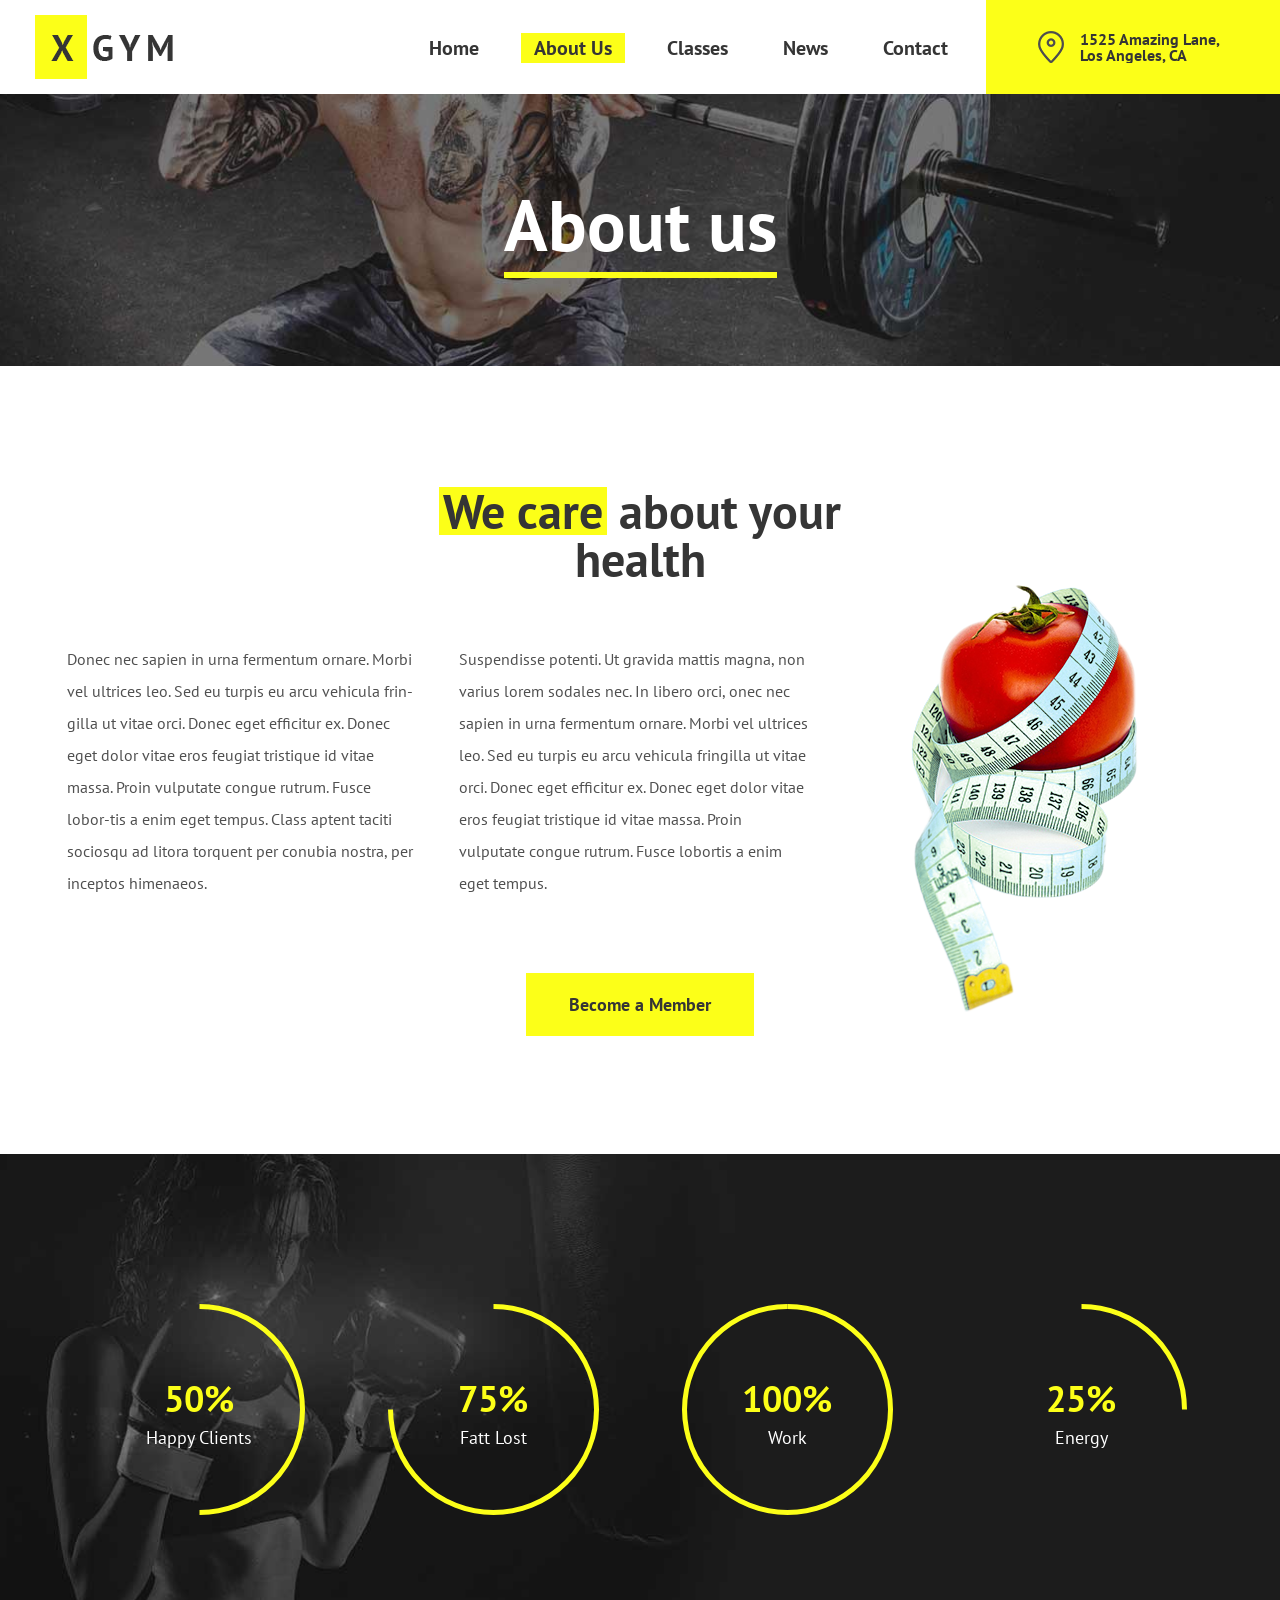
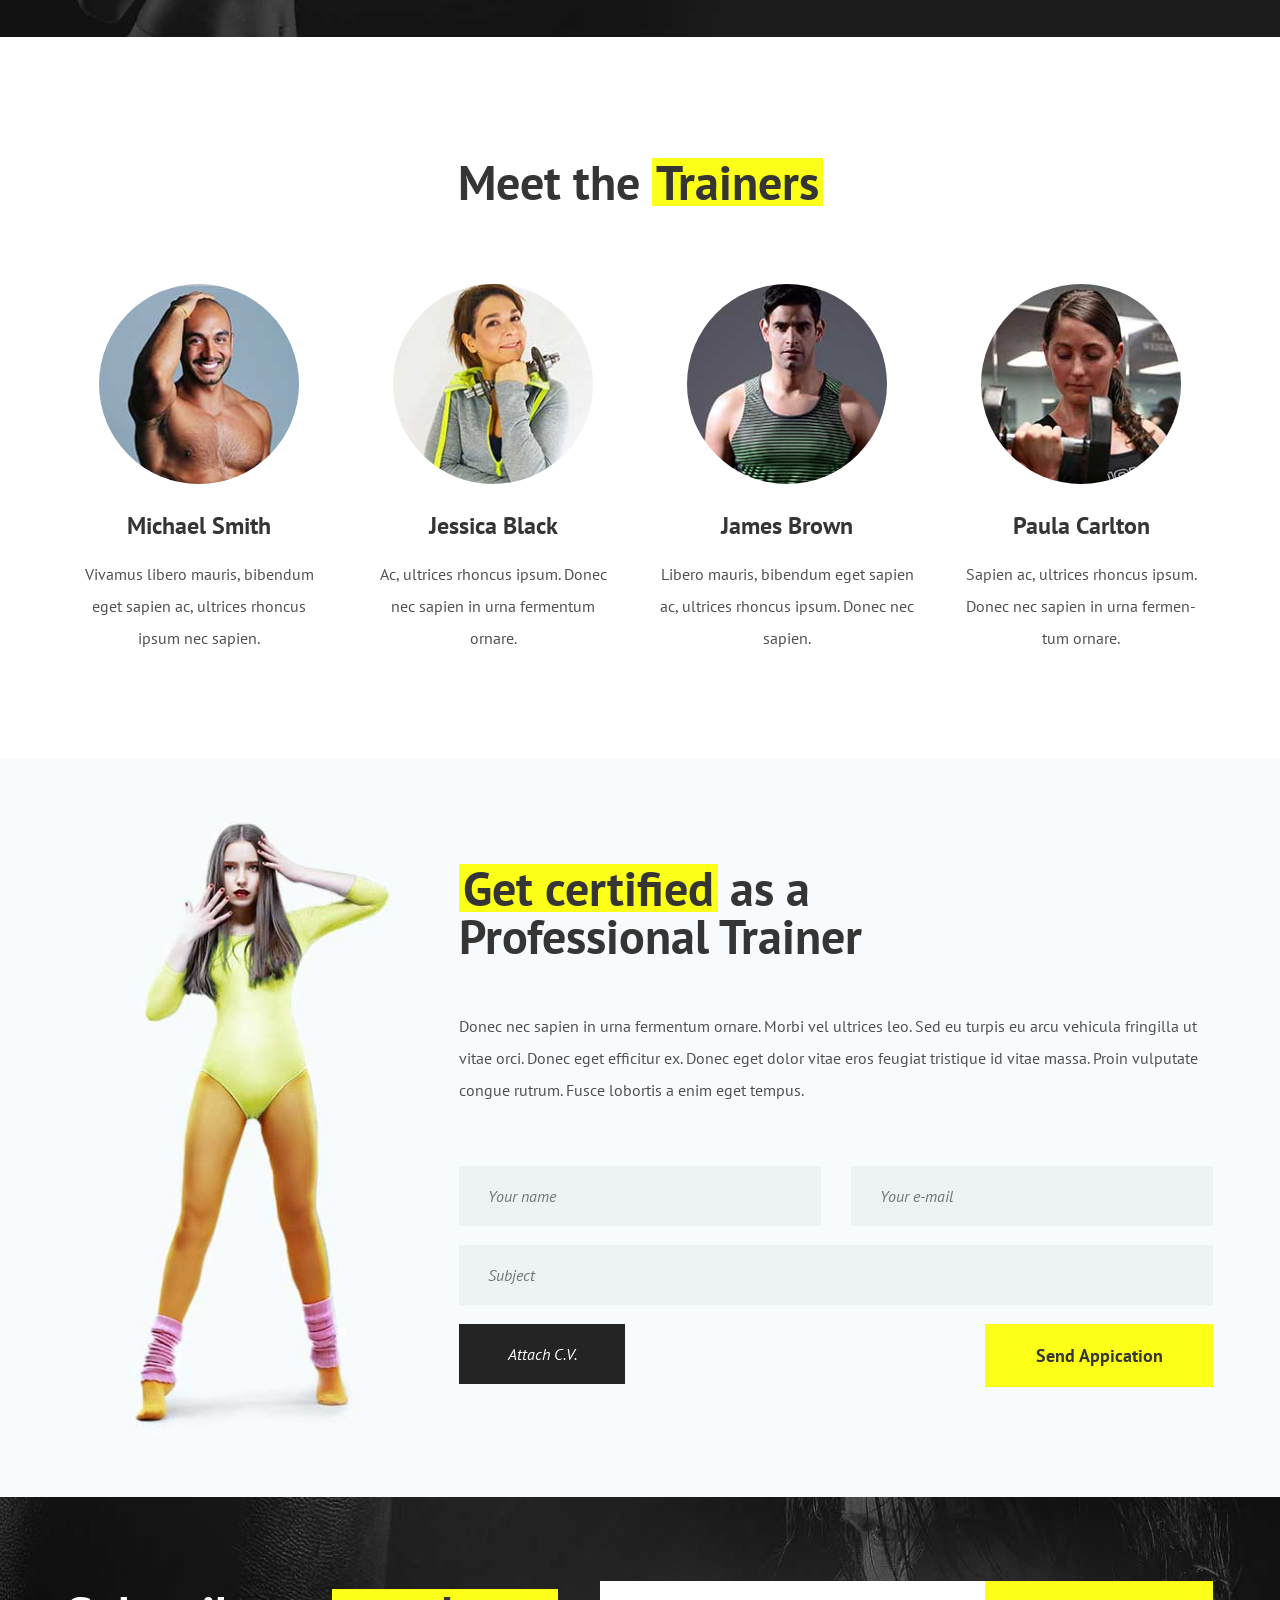
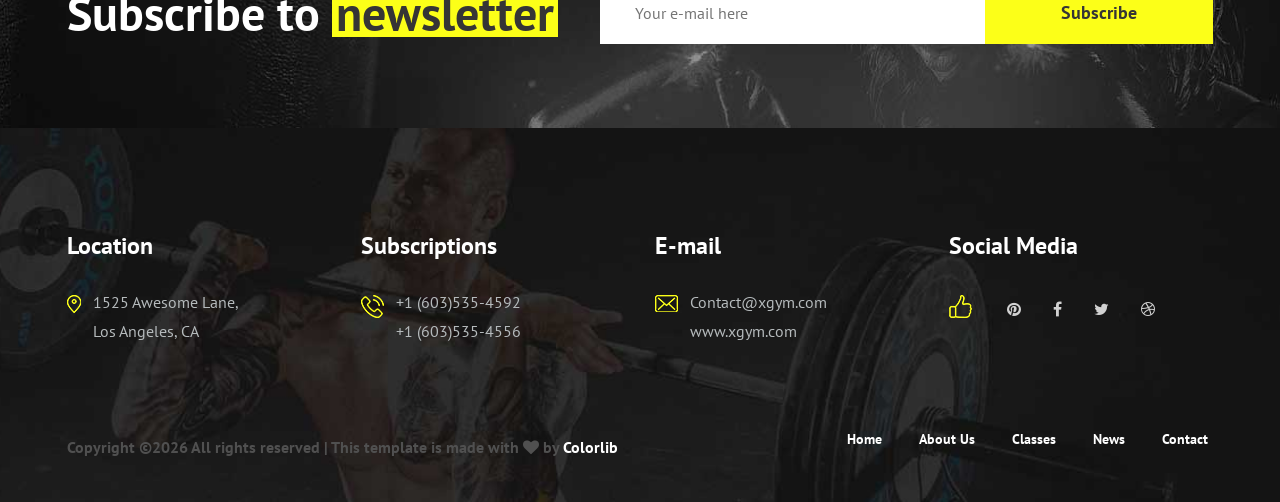
==== about.html @ b027ed4e "Upload" ====
<!DOCTYPE html>
<html lang="zxx">
<head>
	<title>X Gym - Fitness HTML Template</title>
	<meta charset="UTF-8">
	<meta name="description" content="X Gym Fitness HTML Template">
	<meta name="keywords" content="fitness, html">
	<meta name="viewport" content="width=device-width, initial-scale=1.0">
	
	<!-- Favicon -->
	<link href="img/favicon.ico" rel="shortcut icon"/>

	<!-- Google font -->
	<link href="https://fonts.googleapis.com/css?family=PT+Sans:400,400i,700,700i&display=swap" rel="stylesheet">

	<!-- Stylesheets -->
	<link rel="stylesheet" href="css/bootstrap.min.css"/>
	<link rel="stylesheet" href="css/font-awesome.min.css"/>
	<link rel="stylesheet" href="css/owl.carousel.min.css"/>
	<link rel="stylesheet" href="css/flaticon.css"/>
	<link rel="stylesheet" href="css/slicknav.min.css"/>

	<!-- Main Stylesheets -->
	<link rel="stylesheet" href="css/style.css"/>


	<!--[if lt IE 9]>
		<script src="https://oss.maxcdn.com/html5shiv/3.7.2/html5shiv.min.js"></script>
		<script src="https://oss.maxcdn.com/respond/1.4.2/respond.min.js"></script>
	<![endif]-->

</head>
<body>
	<!-- Page Preloder -->
	<div id="preloder">
		<div class="loader"></div>
	</div>

	<!-- Header section -->
	<header class="header-section">
		<a href="index.html" class="site-logo">
			<img src="img/logo.png" alt="">
		</a>
		<ul class="main-menu">
			<li><a href="index.html">Home</a></li>
			<li><a class="active" href="about.html">About Us</a></li>
			<li><a href="classes.html">Classes</a></li>
			<li><a href="blog.html">News</a></li>
			<li><a href="contact.html">Contact</a></li>
			<li class="header-right">
				<div class="hr-box">
					<img src="img/location-icon.png" alt="">
					<h6>1525  Amazing Lane, Los Angeles, CA</h6>
				</div>
			</li>
		</ul>
	</header>
	<div class="clearfix"></div>
	<!-- Header section end -->

	<!-- Page top section -->
	<section class="page-top-section set-bg" data-setbg="img/header-bg/1.jpg">
		<div class="container">
			<h2>About us</h2>
		</div>
	</section>
	<!-- Page top section end -->

	<!-- About section -->
	<section class="about-section">
		<div class="container">
			<div class="row justify-content-md-center">
				<div class="col-lg-5">
					<div class="section-title text-center">
						<h2><span>We care</span> about your health</h2>
					</div>
				</div>
			</div>
			<div class="row">
				<div class="col-lg-4">
					<div class="about-text">
						<p>Donec nec sapien in urna fermentum ornare. Morbi vel ultrices leo. Sed eu turpis eu arcu vehicula frin-gilla ut vitae orci. Donec eget efficitur ex. Donec eget dolor vitae eros feugiat tristique id vitae massa. Proin vulputate congue rutrum. Fusce lobor-tis a enim eget tempus. Class aptent taciti sociosqu ad litora torquent per conubia nostra, per inceptos himenaeos. </p>
					</div>
				</div>
				<div class="col-lg-4">
					<div class="about-text">
						<p>Suspendisse potenti. Ut gravida mattis magna, non varius lorem sodales nec. In libero orci, onec nec sapien in urna fermentum ornare. Morbi vel ultrices leo. Sed eu turpis eu arcu vehicula fringilla ut vitae orci. Donec eget efficitur ex. Donec eget dolor vitae eros feugiat tristique id vitae massa. Proin vulputate congue rutrum. Fusce lobortis a enim eget tempus.</p>
					</div>
				</div>
				<div class="col-lg-4">
					<div class="about-img">
						<img src="img/about-img.png" alt="">
					</div>
				</div>
			</div>
			<div class="text-center pt-4">
				<a href="#" class="site-btn">Become a Member</a>
			</div>
		</div>
	</section>
	<!-- About section end -->

	<!-- Achievement section -->
	<div class="achievement-section set-bg" data-setbg="img/achievement-bg.jpg">
		<div class="container">
			<div class="row">
				<div class="col-lg-3 col-sm-6">
					<div class="circle-progress" data-cptitle="Happy Clients" data-cpid="id-1" data-cpvalue="50" data-cpcolor="#fcff18"></div>
				</div>
				<div class="col-lg-3 col-sm-6">
					<div class="circle-progress" data-cptitle="Fatt Lost" data-cpid="id-2" data-cpvalue="75" data-cpcolor="#fcff18"></div>
				</div>
				<div class="col-lg-3 col-sm-6">
					<div class="circle-progress" data-cptitle="Work" data-cpid="id-3" data-cpvalue="100" data-cpcolor="#fcff18"></div>
				</div>
				<div class="col-lg-3 col-sm-6">
					<div class="circle-progress" data-cptitle="Energy" data-cpid="id-4" data-cpvalue="25" data-cpcolor="#fcff18"></div>
				</div>
			</div>
		</div>
	</div>
	<!-- Achievement section end -->

	<!-- Trainers section -->
	<section class="trainers-section">
		<div class="container">
			<div class="section-title text-center">
				<h2>Meet the <span>Trainers</span></h2>
			</div>
			<div class="row">
				<div class="col-lg-3 col-sm-6">
					<div class="trainer-item">
						<div class="trainer-pic">
							<img src="img/trainers/1.jpg" alt="">
						</div>
						<h4>Michael Smith</h4>
						<p>Vivamus libero mauris, bibendum eget sapien ac, ultrices rhoncus ipsum nec sapien.</p>
					</div>
				</div>
				<div class="col-lg-3 col-sm-6">
					<div class="trainer-item">
						<div class="trainer-pic">
							<img src="img/trainers/2.jpg" alt="">
						</div>
						<h4>Jessica Black</h4>
						<p>Ac, ultrices rhoncus ipsum. Donec nec sapien in urna fermentum ornare.</p>
					</div>
				</div>
				<div class="col-lg-3 col-sm-6">
					<div class="trainer-item">
						<div class="trainer-pic">
							<img src="img/trainers/3.jpg" alt="">
						</div>
						<h4>James Brown</h4>
						<p>Libero mauris, bibendum eget sapien ac, ultrices rhoncus ipsum. Donec nec sapien.</p>
					</div>
				</div>
				<div class="col-lg-3 col-sm-6">
					<div class="trainer-item">
						<div class="trainer-pic">
							<img src="img/trainers/4.jpg" alt="">
						</div>
						<h4>Paula Carlton</h4>
						<p>Sapien ac, ultrices rhoncus ipsum. Donec nec sapien in urna fermen-tum ornare.</p>
					</div>
				</div>
			</div>
		</div>
	</section>
	<!-- Trainers section end -->

	<!-- Certified section -->
	<section class="certified-section spad set-bg" data-setbg="img/certified-bg.jpg">
		<div class="container">
			<div class="row">
				<div class="col-lg-8 ml-auto">
					<div class="section-title">
						<h2><span>Get certified</span> as a<br>Professional Trainer</h2>
						<p>Donec nec sapien in urna fermentum ornare. Morbi vel ultrices leo. Sed eu turpis eu arcu vehicula fringilla ut vitae orci. Donec eget efficitur ex. Donec eget dolor vitae eros feugiat tristique id vitae massa. Proin vulputate congue rutrum. Fusce lobortis a enim eget tempus. </p>
					</div>
					<form class="certified-form">
						<div class="row">
							<div class="col-md-6">
								<input type="text" placeholder="Your name">
							</div>
							<div class="col-md-6">
								<input type="text" placeholder="Your e-mail">
							</div>
							<div class="col-md-12">
								<input type="text" placeholder="Subject">
								<label class="attach" for="attach">Attach C.V.</label>
								<input type="file" id="attach" class="attach-field">
								<button class="site-btn">Send Appication</button>
							</div>
						</div>
					</form>
				</div>
			</div>
		</div>
	</section>
	<!-- Certified section end -->

	<!-- Newsletter section  -->
	<section class="newsletter-section set-bg" data-setbg="img/newsletter-bg.jpg">
		<div class="container">
			<div class="row">
				<div class="col-lg-6">
					<div class="section-title text-white mb-0">
						<h2>Subscribe to <span>newsletter</span></h2>
					</div>
				</div>
				<div class="col-lg-6">
					<form class="newsletter-form">
						<input type="text" placeholder="Your e-mail here">
						<button class="site-btn" type="submit">Subscribe</button>
					</form>
				</div>
			</div>
		</div>
	</section>
	<!-- Newsletter section end -->

	<!-- Footer section -->
	<footer class="footer-section set-bg" data-setbg="img/footer-bg.jpg">
		<div class="container">
			<div class="row">
				<div class="col-lg-3 col-sm-6">
					<div class="footer-widget">
						<h4>Location</h4>
						<div class="fw-info-box">
							<img src="img/icons/1.png" alt="">
							<div class="fw-info-text">
								<p>1525  Awesome Lane, Los Angeles, CA</p>
							</div>
						</div>
					</div>
				</div>
				<div class="col-lg-3 col-sm-6">
					<div class="footer-widget">
						<h4>Subscriptions</h4>
						<div class="fw-info-box">
							<img src="img/icons/2.png" alt="">
							<div class="fw-info-text">
								<p>+1 (603)535-4592</p>
								<p>+1 (603)535-4556</p>
							</div>
						</div>
					</div>
				</div>
				<div class="col-lg-3 col-sm-6">
					<div class="footer-widget">
						<h4>E-mail</h4>
						<div class="fw-info-box">
							<img src="img/icons/3.png" alt="">
							<div class="fw-info-text">
								<p>Contact@xgym.com</p>
								<p>www.xgym.com</p>
							</div>
						</div>
					</div>
				</div>
				<div class="col-lg-3 col-sm-6">
					<div class="footer-widget">
						<h4>Social Media</h4>
						<div class="fw-info-box">
							<img src="img/icons/4.png" alt="">
							<div class="social-links">
								<a href="#"><i class="fa fa-pinterest"></i></a>
								<a href="#"><i class="fa fa-facebook"></i></a>
								<a href="#"><i class="fa fa-twitter"></i></a>
								<a href="#"><i class="fa fa-dribbble"></i></a>
							</div>
						</div>
					</div>
				</div>
			</div>
			<div class="row">
				<div class="col-md-6 order-2 order-md-1">
					<div class="copyright"><p><!-- Link back to Colorlib can't be removed. Template is licensed under CC BY 3.0. -->
  Copyright &copy;<script>document.write(new Date().getFullYear());</script> All rights reserved | This template is made with <i class="fa fa-heart" aria-hidden="true"></i> by <a href="https://colorlib.com" target="_blank">Colorlib</a>
  <!-- Link back to Colorlib can't be removed. Template is licensed under CC BY 3.0. --></p></div>
				</div>
				<div class="col-md-6 order-1 order-md-2">
					<ul class="footer-menu">
						<li><a href="">Home</a></li>
						<li><a href="">About Us</a></li>
						<li><a href="">Classes</a></li>
						<li><a href="">News</a></li>
						<li><a href="">Contact</a></li>
					</ul>
				</div>
			</div>
		</div>
	</footer>
	<!-- Footer section end -->
												
	<!--====== Javascripts & Jquery ======-->
	<script src="js/jquery-3.2.1.min.js"></script>
	<script src="js/bootstrap.min.js"></script>
	<script src="js/jquery.slicknav.js"></script>
	<script src="js/owl.carousel.min.js"></script>
	<script src="js/circle-progress.min.js"></script>
	<script src="js/main.js"></script>

	</body>
</html>
---- css/flaticon.css ----
/*
  	Flaticon icon font: Flaticon
  	Creation date: 15/05/2018 08:27
  	*/

@font-face {
  font-family: "Flaticon";
  src: url("../icon-fonts/Flaticon.eot");
  src: url("../icon-fonts/Flaticon.eot?#iefix") format("embedded-opentype"),
       url("../icon-fonts/Flaticon.woff") format("woff"),
       url("../icon-fonts/Flaticon.ttf") format("truetype"),
       url("../icon-fonts/Flaticon.svg#Flaticon") format("svg");
  font-weight: normal;
  font-style: normal;
}

@media screen and (-webkit-min-device-pixel-ratio:0) {
  @font-face {
    font-family: "Flaticon";
    src: url("../icon-fonts/Flaticon.svg#Flaticon") format("svg");
  }
}

[class^="flaticon-"]:before, [class*=" flaticon-"]:before,
[class^="flaticon-"]:after, [class*=" flaticon-"]:after {   
  font-family: Flaticon;
  font-style: normal;
}

.flaticon-001-trophy-1:before { content: "\f100"; }
.flaticon-002-bowling:before { content: "\f101"; }
.flaticon-003-tshirt:before { content: "\f102"; }
.flaticon-004-dumbbell:before { content: "\f103"; }
.flaticon-005-pedal:before { content: "\f104"; }
.flaticon-006-basketball-ball:before { content: "\f105"; }
.flaticon-007-badminton:before { content: "\f106"; }
.flaticon-008-tactics-2:before { content: "\f107"; }
.flaticon-009-medal:before { content: "\f108"; }
.flaticon-010-podium:before { content: "\f109"; }
.flaticon-011-trophy:before { content: "\f10a"; }
.flaticon-012-soccer-1:before { content: "\f10b"; }
.flaticon-013-tactics-1:before { content: "\f10c"; }
.flaticon-014-tactics:before { content: "\f10d"; }
.flaticon-015-gym-bag:before { content: "\f10e"; }
.flaticon-016-diploma:before { content: "\f10f"; }
.flaticon-017-weightlifting-1:before { content: "\f110"; }
.flaticon-018-weight-1:before { content: "\f111"; }
.flaticon-019-heart:before { content: "\f112"; }
.flaticon-020-rugby-pitch:before { content: "\f113"; }
.flaticon-021-soccer-field:before { content: "\f114"; }
.flaticon-022-basketball-1:before { content: "\f115"; }
.flaticon-023-ice-hockey:before { content: "\f116"; }
.flaticon-024-water:before { content: "\f117"; }
.flaticon-025-american-football:before { content: "\f118"; }
.flaticon-026-curling:before { content: "\f119"; }
.flaticon-027-puck:before { content: "\f11a"; }
.flaticon-028-saddle:before { content: "\f11b"; }
.flaticon-029-golf:before { content: "\f11c"; }
.flaticon-030-pool-1:before { content: "\f11d"; }
.flaticon-031-app-1:before { content: "\f11e"; }
.flaticon-032-app:before { content: "\f11f"; }
.flaticon-033-pump:before { content: "\f120"; }
.flaticon-034-ipod:before { content: "\f121"; }
.flaticon-035-backpack-2:before { content: "\f122"; }
.flaticon-036-backpack-1:before { content: "\f123"; }
.flaticon-037-backpack:before { content: "\f124"; }
.flaticon-038-vitamins:before { content: "\f125"; }
.flaticon-039-punching-ball:before { content: "\f126"; }
.flaticon-040-weight:before { content: "\f127"; }
.flaticon-041-tennis-ball:before { content: "\f128"; }
.flaticon-042-soccer:before { content: "\f129"; }
.flaticon-043-muscles:before { content: "\f12a"; }
.flaticon-044-fitness-1:before { content: "\f12b"; }
.flaticon-045-fitness:before { content: "\f12c"; }
.flaticon-046-stopwatch-1:before { content: "\f12d"; }
.flaticon-047-stopwatch:before { content: "\f12e"; }
.flaticon-048-pool:before { content: "\f12f"; }
.flaticon-049-basketball:before { content: "\f130"; }
.flaticon-050-weightlifting:before { content: "\f131"; }
---- css/style.css ----
/* =================================
------------------------------------
  X Gym - Fitness HTML Template
  Version: 1.0
 ------------------------------------
 ====================================*/

 
/*----------------------------------------*/
/* Template default CSS
/*----------------------------------------*/

html,
body {
	height: 100%;
	font-family: "PT Sans", sans-serif;
	-webkit-font-smoothing: antialiased;
	font-smoothing: antialiased;
}

h1,
h2,
h3,
h4,
h5,
h6 {
	margin: 0;
	color: #353535;
	font-weight: 700;
	line-height: 1;
}

h1 {
	font-size: 70px;
}

h2 {
	font-size: 36px;
}

h3 {
	font-size: 30px;
}

h4 {
	font-size: 24px;
}

h5 {
	font-size: 18px;
}

h6 {
	font-size: 16px;
}

p {
	font-size: 16px;
	color: #505050;
	line-height: 2;
}

img {
	max-width: 100%;
}

input:focus,
select:focus,
button:focus,
textarea:focus {
	outline: none;
}

a:hover,
a:focus {
	text-decoration: none;
	outline: none;
}

ul,
ol {
	padding: 0;
	margin: 0;
}

/*---------------------
Helper CSS
 -----------------------*/

.section-title {
	margin-bottom: 60px;
}

.section-title h2 {
	font-size: 48px;
	line-height: 1;
}

.section-title h2 span {
	background: #fcff18;
	display: inline-block;
	padding: 0 4px;
}

.section-title p {
	padding-top: 25px;
}

.section-title.text-white span {
	color: #353535;
}

.set-bg {
	background-repeat: no-repeat;
	background-size: cover;
	background-position: top center;
}

.spad {
	padding-top: 105px;
	padding-bottom: 105px;
}

.text-white h1,
.text-white h2,
.text-white h3,
.text-white h4,
.text-white h5,
.text-white h6,
.text-white p,
.text-white span,
.text-white li,
.text-white a {
	color: #fff;
}

/*---------------------
Commom elements
 -----------------------*/

.elements-section {
	padding: 121px 0 80px;
}

.element {
	margin-bottom: 70px;
}

.element:last-child {
	margin-bottom: 0;
}

.element .el-title {
	margin-bottom: 75px;
}

/* buttons */

.site-btn {
	display: inline-block;
	border: none;
	font-size: 18px;
	font-weight: 700;
	min-width: 228px;
	padding: 20px 40px;
	background: #fcff18;
	color: #353535;
	line-height: normal;
	cursor: pointer;
	text-align: center;
}

.site-btn:hover {
	color: #353535;
}

.site-btn.sb-dark {
	background: #242424;
	color: #fcff18;
}

.site-btn.sb-dark:hover {
	color: #fcff18;
}

.site-btn.sb-line {
	background: transparent;
	border: 2px solid #242424;
	padding: 18px 40px;
	color: #242424;
}

.site-btn.sb-line:hover {
	color: #242424;
}

/* Preloder */

#preloder {
	position: fixed;
	width: 100%;
	height: 100%;
	top: 0;
	left: 0;
	z-index: 999999;
	background: #000;
}

.loader {
	width: 40px;
	height: 40px;
	position: absolute;
	top: 50%;
	left: 50%;
	margin-top: -13px;
	margin-left: -13px;
	border-radius: 60px;
	animation: loader 0.8s linear infinite;
	-webkit-animation: loader 0.8s linear infinite;
}

@keyframes loader {
	0% {
		-webkit-transform: rotate(0deg);
		transform: rotate(0deg);
		border: 4px solid #f44336;
		border-left-color: transparent;
	}
	50% {
		-webkit-transform: rotate(180deg);
		transform: rotate(180deg);
		border: 4px solid #673ab7;
		border-left-color: transparent;
	}
	100% {
		-webkit-transform: rotate(360deg);
		transform: rotate(360deg);
		border: 4px solid #f44336;
		border-left-color: transparent;
	}
}

@-webkit-keyframes loader {
	0% {
		-webkit-transform: rotate(0deg);
		border: 4px solid #f44336;
		border-left-color: transparent;
	}
	50% {
		-webkit-transform: rotate(180deg);
		border: 4px solid #673ab7;
		border-left-color: transparent;
	}
	100% {
		-webkit-transform: rotate(360deg);
		border: 4px solid #f44336;
		border-left-color: transparent;
	}
}

/* Accordion */

.accordion-area .panel {
	margin-bottom: 18px;
}

.accordion-area .panel-link:after {
	content: "+";
	position: absolute;
	font-size: 18px;
	font-weight: 700;
	right: 25px;
	top: 50%;
	color: #242424;
	line-height: 18px;
	margin-top: -9px;
	margin-left: -4px;
}

.accordion-area .panel-header .panel-link.active {
	background: #242424;
	color: #fcff18;
}

.accordion-area .panel-header .panel-link.collapsed {
	background: #fcff18;
	color: #242424;
}

.accordion-area .panel-header .panel-link.collapsed:after {
	content: "+";
	color: #242424;
}

.accordion-area .panel-link.active:after {
	content: "-";
	margin-top: -10px;
	color: #fcff18;
}

.accordion-area .panel-link {
	text-align: left;
	border: none;
	position: relative;
	width: 100%;
	padding: 18px 40px;
	padding-left: 30px;
	font-size: 18px;
	font-weight: 700;
	background: #fcff18;
	color: #242424;
	cursor: pointer;
}

.accordion-area .panel-body {
	padding-right: 16px;
}

.accordion-area .panel-body p {
	margin-bottom: 0;
	padding-top: 24px;
}

/* tab */

.tab-element .nav-tabs {
	border-bottom: none;
}

.tab-element .nav-tabs .nav-link {
	border-radius: 0;
	font-size: 18px;
	font-weight: 700;
	color: #1f1f1f;
	border: none;
	padding: 18px 30px;
	margin-right: 9px;
	background: #fcff18;
	margin-bottom: 10px;
}

.tab-element .nav-tabs .nav-item:last-child .nav-link {
	margin-right: 0;
}

.tab-element .nav-tabs .nav-link.active {
	background: #000;
	color: #fff;
}

.tab-element .nav-tabs .nav-link:focus,
.tab-element .nav-tabs .nav-link:hover {
	border: none;
}

.tab-element .tab-pane {
	padding-right: 16px;
}

.tab-element .tab-pane p {
	padding-top: 20px;
}

/* Circle progress */

.circle-progress {
	text-align: center;
	display: block;
	position: relative;
	margin-bottom: 30px;
}

.circle-progress canvas {
	-webkit-transform: rotate(90deg);
	transform: rotate(90deg);
}

.circle-progress .progress-info {
	position: absolute;
	width: 100%;
	top: 50%;
	margin-top: -32px;
}

.circle-progress .progress-info h2 {
	font-size: 36px;
	margin-bottom: 9px;
}

.circle-progress .progress-info p {
	font-size: 18px;
	margin-bottom: 0;
	line-height: normal;
}

/* Icon Box*/

.icon-box-item {
	text-align: center;
	margin-bottom: 40px;
}

.icon-box-item .ib-icon {
	width: 88px;
	height: 88px;
	border-radius: 50%;
	color: #000000;
	font-size: 60px;
	display: -webkit-box;
	display: -ms-flexbox;
	display: flex;
	-webkit-box-align: center;
	-ms-flex-align: center;
	align-items: center;
	-webkit-box-pack: center;
	-ms-flex-pack: center;
	justify-content: center;
	background: #f6f9fa;
	margin: 0 auto 25px;
	-webkit-transition: 0.4s;
	transition: 0.4s;
}

.icon-box-item h4 {
	margin-bottom: 25px;
}

.icon-box-item p {
	margin-bottom: 0;
}

.icon-box-item:hover .ib-icon {
	background: #fcff18;
}

/*------------------
Header section
 ---------------------*/

.site-logo {
	display: inline-block;
	padding: 15px 35px;
}

.main-menu {
	list-style: none;
	float: right;
}

.main-menu li {
	display: inline-block;
	padding-top: 33px;
}

.main-menu li a {
	font-size: 20px;
	font-weight: 700;
	color: #353535;
	margin-right: 25px;
	padding: 2px 13px;
	-webkit-transition: all 0.3s;
	transition: all 0.3s;
}

.main-menu li a.active,
.main-menu li a:hover {
	background: #fcff18;
}

.header-right {
	float: right;
	padding-top: 0 !important;
}

.header-right .hr-box {
	width: 294px;
	padding: 31px 52px;
	background: #fcff18;
}

.header-right .hr-box img {
	float: left;
	margin-right: 16px;
}

.header-right .hr-box h6 {
	overflow: hidden;
}

.slicknav_menu {
	display: none;
}

/* ----------------
Hero section
 ---------------------*/

.hero-section {
	height: 860px;
	display: -webkit-box;
	display: -ms-flexbox;
	display: flex;
	-webkit-box-align: center;
	-ms-flex-align: center;
	align-items: center;
	-webkit-box-pack: center;
	-ms-flex-pack: center;
	justify-content: center;
	text-align: center;
}

.hero-text {
	padding-top: 100px;
}

.hero-text h2 {
	font-size: 96px;
	color: #fff;
	line-height: 1;
}

.hero-text h2 span {
	color: #fcff18;
}

.hero-text .site-btn {
	margin-top: 44px;
}

/* ----------------
Feature section
 ---------------------*/

.feature-section {
	padding-top: 113px;
	padding-bottom: 63px;
}

/* ----------------
Add section
 ---------------------*/

.add-section {
	padding: 110px 0 103px;
}

.add-text {
	padding-left: 77px;
}

.add-text h2 {
	font-size: 60px;
	margin-bottom: 42px;
	color: #fff;
	margin-right: 116px;
}

.add-text h2 span {
	color: #fcff18;
}

.add-text ul {
	list-style: none;
	margin-bottom: 40px;
}

.add-text ul li {
	margin-bottom: 19px;
	color: #fff;
}

.add-text ul li img {
	margin-right: 19px;
}

/* ----------------
Milestones section
 ---------------------*/

.milestones-section {
	background: #f6f9fa;
	padding: 59px 0 5px;
}

.milestone {
	text-align: center;
	margin-bottom: 30px;
}

.milestone h2 {
	display: inline-block;
	background: #fcff18;
	padding: 4px 11px;
	margin-bottom: 2px;
}

.milestone p {
	margin-bottom: 0;
	font-size: 18px;
}

/* ----------------
Trainers section
 ---------------------*/

.trainers-section {
	padding: 121px 0 75px;
}

.trainers-section .section-title {
	margin-bottom: 78px;
}

.trainer-item {
	text-align: center;
	padding: 0 5px;
	margin-bottom: 30px;
}

.trainer-item .trainer-pic {
	width: 200px;
	height: 200px;
	border-radius: 50%;
	margin: 0 auto 30px;
	overflow: hidden;
}

.trainer-item .trainer-pic img {
	max-width: 100%;
}

.trainer-item h4 {
	margin-bottom: 20px;
}

.trainer-item p {
	margin-bottom: 0;
}

/* ----------------
BMI section
 ---------------------*/

.bmi-section {
	background: #f6f9fa;
	position: relative;
}

.bmi-bg {
	position: absolute;
	height: 100%;
	width: 40.5%;
	left: 0;
	top: 0;
}

.bmi-calculator-warp {
	background: #242424;
	padding: 48px 53px 40px;
	margin-top: 70px;
}

.bmi-calculator input {
	font-size: 16px;
	color: #505050;
}

.bmi-calculator input,
.bmi-calculator .site-btn {
	width: 100%;
	height: 57px;
	margin-bottom: 30px;
	padding: 0 24px;
	border: none;
	min-width: 100%;
}

.bmi-calculator p {
	color: #fff;
	font-style: italic;
	margin-bottom: 0;
	padding-top: 9px;
}

/* ----------------
Newsletter section
 ---------------------*/

.newsletter-section {
	padding: 84px 0;
}

.newsletter-section .section-title {
	padding-top: 8px;
}

.newsletter-form {
	margin-left: -55px;
}

.newsletter-form input {
	width: calc(100% - 228px);
	height: 63px;
	padding: 10px 35px;
	float: left;
	border: none;
}

/* ----------------
Footer section
 ---------------------*/

.footer-section {
	padding-top: 106px;
	padding-bottom: 23px;
}

.footer-widget {
	margin-bottom: 50px;
}

.footer-widget h4 {
	color: #fff;
	margin-bottom: 30px;
}

.footer-widget .fw-info-box img {
	float: left;
	margin-right: 12px;
	padding-top: 7px;
}

.footer-widget .fw-info-box p {
	color: #b5babc;
	line-height: 1.8;
	margin-bottom: 0;
}

.footer-widget .fw-info-box .fw-info-text {
	max-width: 145px;
	overflow: hidden;
}

.footer-widget .social-links a {
	display: inline-block;
	padding: 9px 5px;
	color: #d1d1d1;
	margin-left: 18px;
}

.copyright {
	font-size: 13px;
	font-weight: 700;
	color: #fff;
	padding-top: 35px;
}

.copyright a {
	color: #fff;
}

.copyright a:hover {
	color: #fcff18;
}

.footer-menu {
	list-style: none;
	text-align: right;
	padding-top: 30px;
}

.footer-menu li {
	display: inline-block;
}

.footer-menu li a {
	color: #fff;
	font-size: 14px;
	font-weight: 700;
	padding: 5px;
	margin-left: 23px;
}

/* --------------
==================
Other Pages
==================
-----------------*/

.page-top-section {
	height: 272px;
	text-align: center;
	padding-top: 95px;
}

.page-top-section h2 {
	display: inline-block;
	position: relative;
	font-size: 72px;
	color: #fff;
	padding-bottom: 17px;
}

.page-top-section h2:after {
	position: absolute;
	content: "";
	width: 100%;
	height: 6px;
	bottom: 0;
	left: 0;
	background: #fcff18;
}

/* ----------------
About Page
 ---------------------*/

.about-section {
	padding: 121px 0 118px;
}

.about-text {
	padding-right: 13px;
	margin-bottom: 50px;
}

.about-img {
	position: relative;
}

.about-img img {
	position: absolute;
	left: 60px;
	top: -58px;
}

.achievement-section {
	padding: 150px 0 86px;
}

.achievement-section .circle-progress .progress-info h2 {
	color: #fcff18;
}

.achievement-section .circle-progress .progress-info p {
	color: #fff;
}

.certified-section .section-title p {
	padding-top: 50px;
}

.certified-form {
	position: relative;
	overflow: hidden;
}

.certified-form input[type=text] {
	width: 100%;
	height: 60px;
	padding: 10px 29px;
	border: none;
	background: #edf3f5;
	margin-bottom: 19px;
	font-style: italic;
	font-size: 16px;
	color: #242424;
}

.certified-form label.attach {
	display: inline-block;
	background: #242424;
	padding: 18px;
	color: #fff;
	font-size: 16px;
	font-style: italic;
	width: 166px;
	text-align: center;
	cursor: pointer;
}

.certified-form .attach-field {
	position: absolute;
	z-index: -11;
	visibility: hidden;
	opacity: 0;
	left: 0;
}

.certified-form .site-btn {
	float: right;
}

/* ----------------
Classes Page
 ---------------------*/

.service-section {
	padding: 122px 0 55px;
}

.service-section .icon-box-item {
	margin-bottom: 50px;
}

.pricing-section {
	padding: 121px 0 91px;
}

.pricing-section .section-title {
	margin-bottom: 74px;
}

.pricing-box {
	position: relative;
	border: 2px solid #ffffff;
	text-align: center;
	padding: 62px 40px 31px;
	height: 593px;
	margin-bottom: 30px;
	-webkit-transition: all 0.4s;
	transition: all 0.4s;
}

.pricing-box h2 {
	font-size: 48px;
	color: #fff;
	margin-bottom: 3px;
	-webkit-transition: all 0.4s;
	transition: all 0.4s;
}

.pricing-box p {
	font-size: 18px;
	color: #d6d6d6;
	-webkit-transition: all 0.4s;
	transition: all 0.4s;
}

.pricing-box ul {
	list-style: none;
	padding-top: 40px;
}

.pricing-box ul li {
	display: block;
	color: #d6d6d6;
	font-size: 18px;
	margin-bottom: 10px;
	-webkit-transition: all 0.4s;
	transition: all 0.4s;
}

.pricing-box ul li span {
	display: inline-block;
	width: 29px;
	height: 3px;
	margin-top: 18px;
	background: #fcff18;
	-webkit-transition: all 0.4s;
	transition: all 0.4s;
}

.pricing-box .site-btn {
	min-width: 184px;
	position: absolute;
	bottom: 31px;
	left: 50%;
	margin-left: -92px;
	-webkit-transition: all 0.4s;
	transition: all 0.4s;
}

.pricing-box:hover {
	background: #fcff18;
	border-color: #fcff18;
}

.pricing-box:hover h2,
.pricing-box:hover p,
.pricing-box:hover ul li {
	color: #242424;
}

.pricing-box:hover ul li span {
	background: #242424;
}

.pricing-box:hover .site-btn {
	color: #fff;
	background: #242424;
}

.classes-section {
	padding: 121px 0;
}

.classes-section .section-title h2 {
	line-height: 1.2;
}

.classes-section .section-title h2 span {
	line-height: 1;
}

.classes-text {
	padding-right: 20px;
}

.classes-text p {
	margin-bottom: 50px;
}

/* ----------------
Blog page
 ---------------------*/

.blog-section {
	padding: 121px 0;
}

.blog-item {
	margin-bottom: 80px;
}

.blog-item img {
	margin-bottom: 40px;
}

.blog-item h2 {
	font-size: 36px;
	margin-bottom: 10px;
}

.blog-item .blog-metas {
	margin-bottom: 20px;
}

.blog-item .blog-metas .blog-meta {
	display: inline-block;
	margin-right: 15px;
	font-size: 14px;
	color: #7b7a7a;
	margin-bottom: 5px;
}

.blog-item .blog-metas .blog-meta img {
	float: left;
	margin-right: 7px;
	padding-top: 3px;
	margin-bottom: 0;
}

.blog-item p {
	margin-bottom: 30px;
}

.blog-item .site-btn {
	min-width: 156px;
}

.site-pagination {
	display: -webkit-box;
	display: -ms-flexbox;
	display: flex;
}

.site-pagination a {
	display: -webkit-inline-box;
	display: -ms-inline-flexbox;
	display: inline-flex;
	min-width: 33px;
	height: 37px;
	text-align: center;
	font-size: 16px;
	color: #242424;
	-webkit-box-align: center;
	-ms-flex-align: center;
	align-items: center;
	-webkit-box-pack: center;
	-ms-flex-pack: center;
	justify-content: center;
	padding: 0 5px;
}

.site-pagination a.active {
	min-width: 37px;
	color: #fff;
	background: #000;
}

.widget-area {
	margin-bottom: 56px;
}

.widget-area .widget-title {
	font-size: 24px;
	margin-bottom: 35px;
}

.widget-area ul {
	list-style: none;
}

.widget-area ul li {
	display: block;
	margin-bottom: 20px;
}

.widget-area ul li a {
	font-size: 16px;
	color: #505050;
}

.widget-area ul li span {
	display: inline-block;
	float: right;
	width: 24px;
	height: 24px;
	padding-top: 2px;
	font-size: 14px;
	border-radius: 50%;
	color: #242424;
	background: #fcff18;
	text-align: center;
}

.search-widget {
	position: relative;
}

.search-widget input {
	height: 63px;
	width: 100%;
	padding: 0 33px;
	padding-right: 65px;
	background: #edf3f5;
	border: none;
}

.search-widget button {
	position: absolute;
	height: 100%;
	width: 60px;
	right: 0;
	top: 0;
	border: none;
	background: transparent;
	z-index: 1;
}

.recent-post-widget .rp-item {
	margin-bottom: 30px;
}

.recent-post-widget .rp-item:last-child {
	margin-bottom: 0;
}

.recent-post-widget .rp-item img {
	float: left;
	width: 139px;
	margin-right: 19px;
}

.recent-post-widget .rp-text p {
	font-size: 18px;
	color: #242424;
	line-height: 1.3;
	margin-top: -3px;
}

.recent-post-widget .rp-date {
	display: inline-block;
	color: #242424;
	font-size: 12px;
	padding: 5px 13px 4px 9px;
	background: #fcff18;
}

.tags-widget a {
	display: inline-block;
	font-size: 18px;
	font-weight: 700;
	color: #242424;
	margin-bottom: 15px;
	margin-right: 3px;
	background: #fcff18;
	padding: 4px 18px;
}

/* ----------------
Contact page
 ---------------------*/

.contact-section {
	padding-top: 110px;
}

.contact-title {
	margin-bottom: 76px;
}

.contact-info-warp {
	margin-bottom: 30px;
}

.contact-info-warp h4 {
	margin-bottom: 30px;
}

.contact-info-warp .contact-info img {
	float: left;
	margin-right: 12px;
	padding-top: 7px;
}

.contact-info-warp .contact-info p {
	line-height: 1.8;
	margin-bottom: 0;
}

.contact-info-warp .contact-info .cf-text {
	max-width: 145px;
	overflow: hidden;
}

.contact-form {
	margin-bottom: 84px;
}

.contact-form input[type=text],
.contact-form textarea {
	width: 100%;
	height: 60px;
	padding: 10px 29px;
	border: none;
	background: #edf3f5;
	margin-bottom: 19px;
	font-style: italic;
	font-size: 16px;
	color: #242424;
}

.contact-form textarea {
	resize: none;
	height: 164px;
	padding: 24px 29px 10px;
	margin-bottom: 30px;
}

.map {
	position: relative;
	height: 560px;
	background: #ddd;
}

.map iframe {
	position: absolute;
	width: 100%;
	height: 100%;
	left: 0;
	top: 0;
}

/* ----------------
Responsive
 ---------------------*/

@media (min-width: 1200px) {
	.container {
		max-width: 1176px;
	}
}

/* Medium screen : 992px. */

@media only screen and (min-width: 992px) and (max-width: 1199px) {
	.main-menu li a {
		margin-right: 10px;
	}
	.header-right .hr-box {
		width: 240px;
		padding: 31px 20px;
	}
	.hero-text h2 {
		font-size: 80px;
	}
	.add-text {
		padding-left: 0;
	}
	.section-title h2 {
		font-size: 43px;
	}
	.newsletter-form {
		margin-left: 0;
	}
	.footer-widget .social-links a {
		margin-left: 15px;
	}
	.add-text h2 {
		margin-right: 100px;
	}
}

/* Tablet :768px. */

@media only screen and (min-width: 768px) and (max-width: 991px) {
	.site-logo {
		max-width: 165px;
		padding: 15px 15px;
	}
	.main-menu li a {
		margin-right: 5px;
		font-size: 18px;
		padding: 5px;
	}
	.header-right .hr-box {
		width: 205px;
		padding: 31px 10px;
	}
	.hero-text h2 {
		font-size: 60px;
	}
	.bmi-bg {
		display: none;
	}
	.newsletter-section {
		text-align: center;
	}
	.newsletter-form {
		margin-top: 50px;
		margin-left: 0;
	}
	.footer-menu li a {
		margin-left: 10px;
	}
	.about-img {
		text-align: center;
		margin-bottom: 40px;
	}
	.about-img img {
		position: relative;
		left: 0;
		top: 0;
	}
	.certified-section {
		background-position: right center;
	}
	.sidebar {
		padding-top: 50px;
	}
}

/* Large Mobile :480px. */

@media only screen and (max-width: 767px) {
	.site-logo {
		padding-left: 15px;
	}
	.main-menu {
		display: none;
	}
	.slicknav_menu {
		display: block;
	}
	.slicknav_menu {
		display: block;
		background: transparent;
		padding: 0;
		margin-top: -43px;
	}
	.slicknav_nav {
		background: #353535;
	}
	.slicknav_nav ul {
		margin: 0;
	}
	.slicknav_nav .slicknav_row,
	.slicknav_nav a {
		padding: 10px 20px;
		margin: 0;
	}
	.slicknav_nav .slicknav_row.active,
	.slicknav_nav a.active {
		color: #fcff18;
	}
	.slicknav_nav a:hover {
		border-radius: 0;
	}
	.slicknav_nav .slicknav_row:hover {
		border-radius: 0;
	}
	.slicknav_btn {
		margin: 0 0 10px 0;
		position: relative;
		top: -23px;
		right: 15px;
		background: #353535;
	}
	.header-right {
		float: none;
		background: #fcff18;
		text-align: center;
	}
	.header-right .hr-box {
		padding: 20px 52px;
		margin: 0 auto;
		max-width: 294px;
		text-align: left;
	}
	.hero-section {
		height: auto;
	}
	.hero-text {
		padding-top: 200px;
		padding-bottom: 180px;
	}
	.hero-text h2 {
		font-size: 60px;
	}
	.add-text {
		padding-left: 0;
	}
	.add-text h2 {
		font-size: 55px;
	}
	.bmi-bg {
		display: none;
	}
	.bmi-calculator-warp {
		padding: 48px 20px 40px;
	}
	.newsletter-section {
		text-align: center;
	}
	.newsletter-form {
		margin-top: 50px;
		margin-left: 0;
	}
	.newsletter-form input {
		width: 100%;
		margin-bottom: 30px;
	}
	.footer-menu {
		text-align: center;
	}
	.footer-menu li a {
		margin-left: 5px;
	}
	.footer-menu li:first-child a {
		margin-left: 0;
	}
	.copyright {
		text-align: center;
		padding-top: 30px;
		padding-bottom: 15px;
	}
	.about-img {
		text-align: center;
		margin-bottom: 40px;
	}
	.about-img img {
		position: relative;
		left: 0;
		top: 0;
	}
	.certified-section {
		background-position: right center;
	}
	.certified-form .site-btn {
		float: none;
	}
	.certified-form label.attach {
		margin-right: 15px;
		margin-bottom: 10px;
	}
	.sidebar {
		padding-top: 50px;
	}
}

/* Small Mobile :320px. */

@media only screen and (max-width: 479px) {
	.section-title h2 {
		font-size: 36px;
	}
	.hero-text h2,
	.page-top-section h2 {
		font-size: 48px;
	}
	.add-text h2 {
		font-size: 36px;
		margin-right: 0;
	}
}
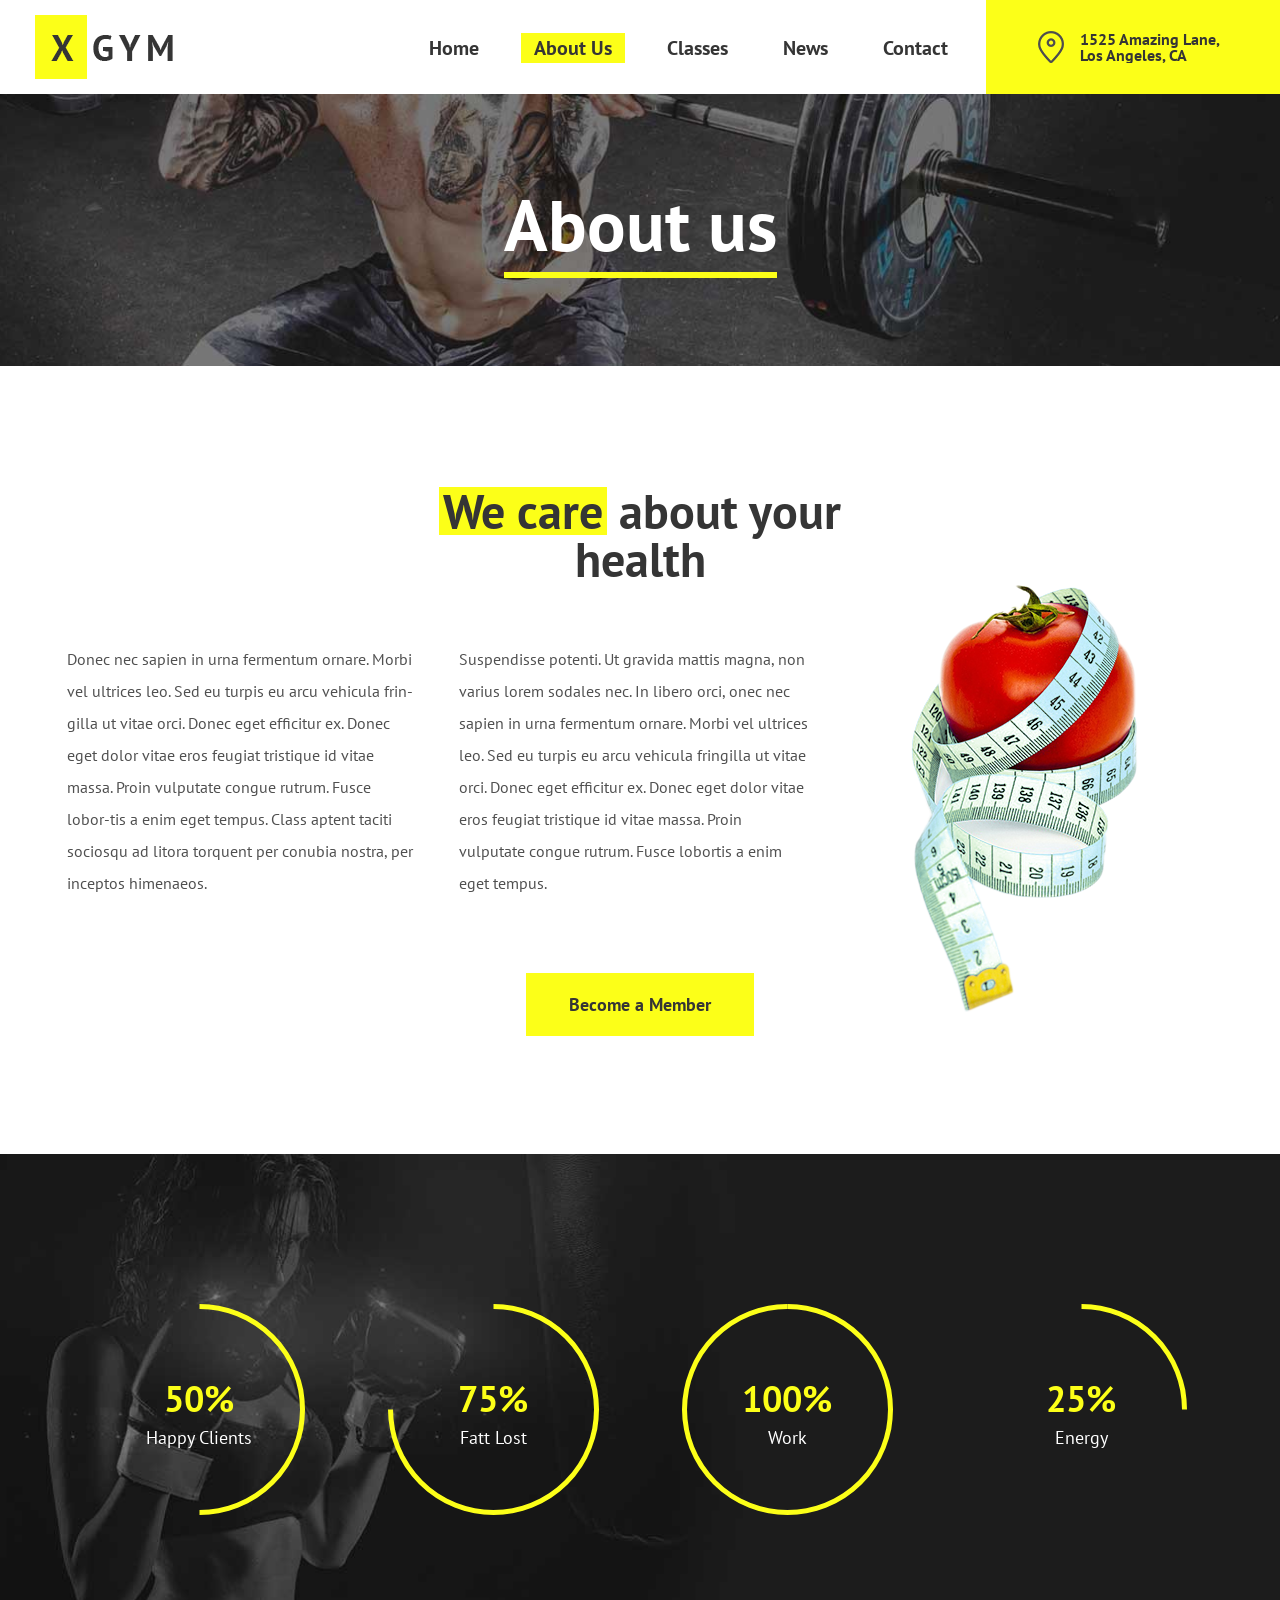
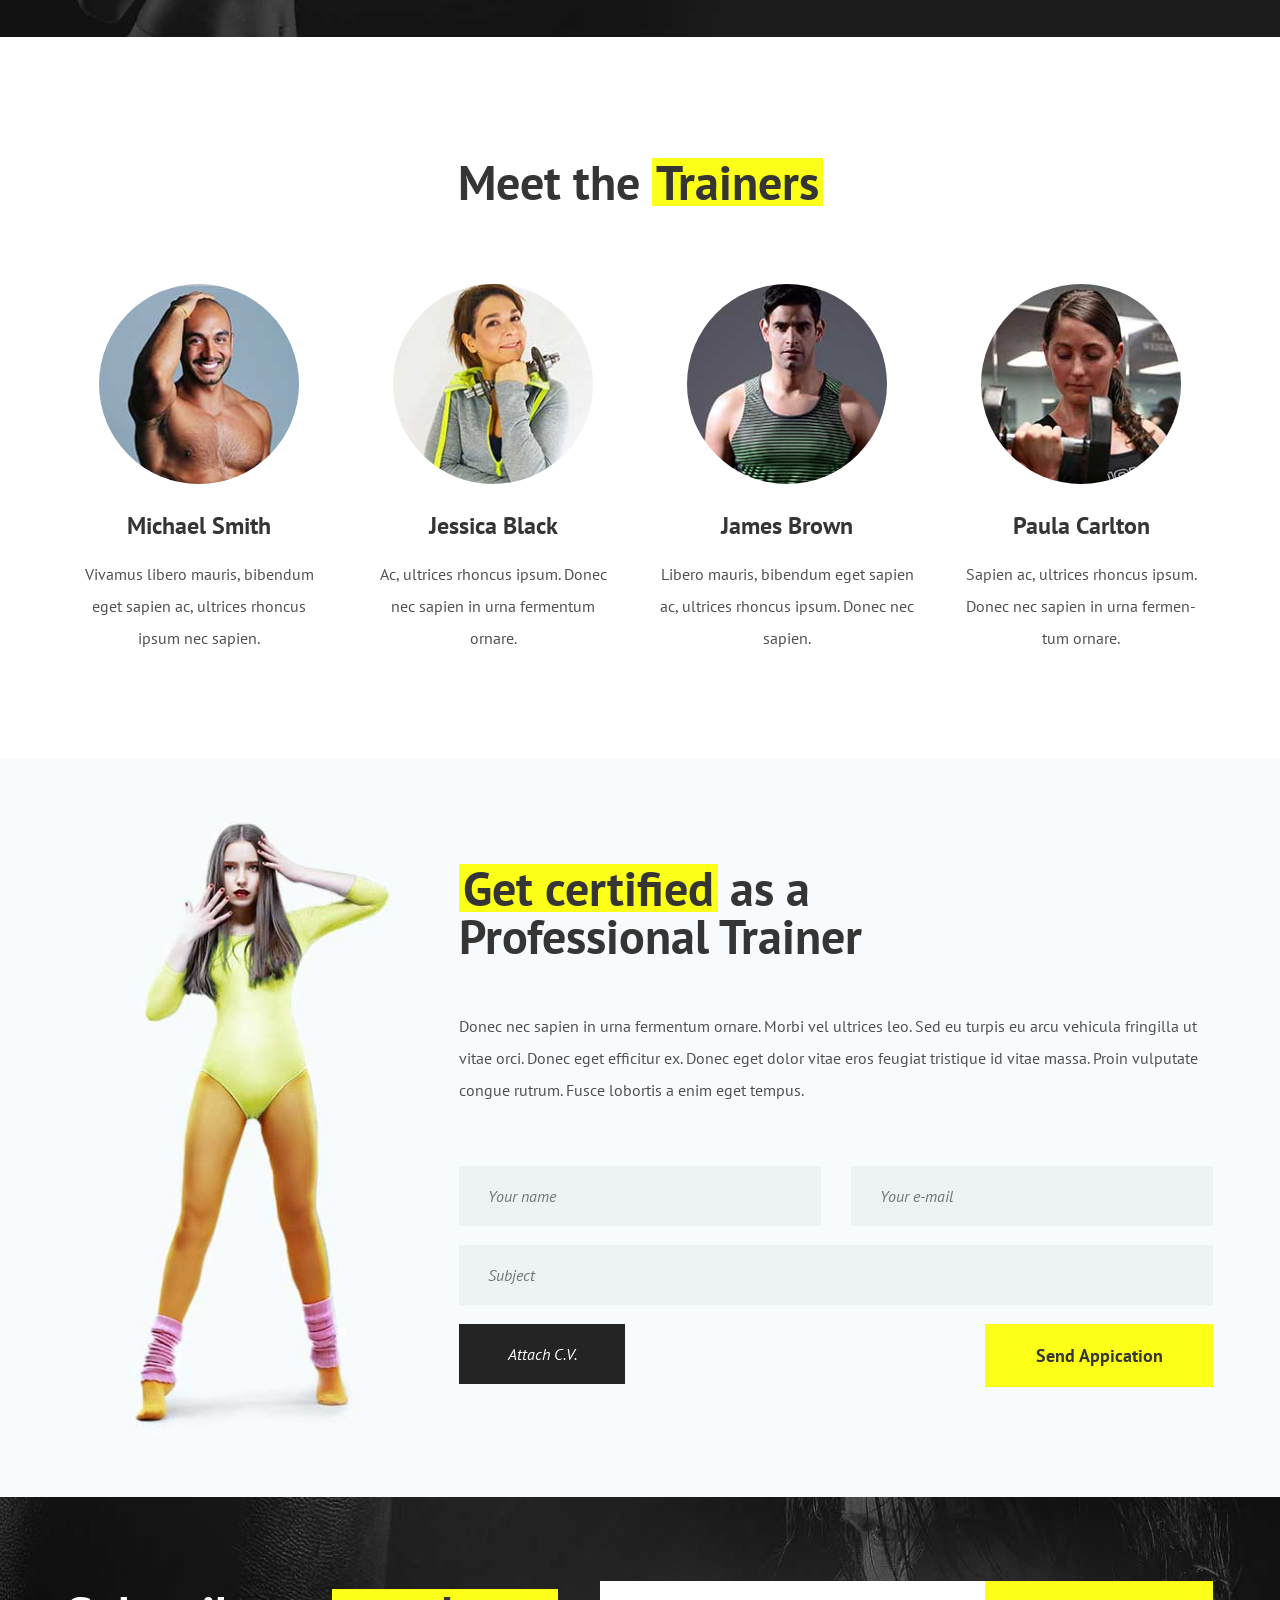
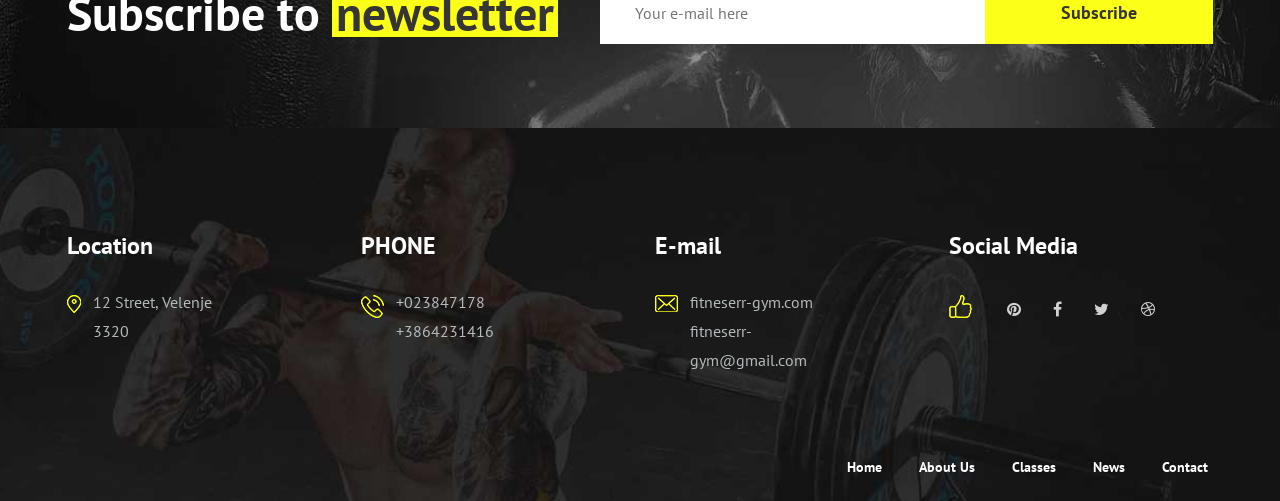
==== commit bf83544e: "Update" ====
--- a/about.html
+++ b/about.html
@@ -230,19 +230,19 @@
 						<div class="fw-info-box">
 							<img src="img/icons/1.png" alt="">
 							<div class="fw-info-text">
-								<p>1525  Awesome Lane, Los Angeles, CA</p>
+								<p>12 Street, Velenje 3320</p>
 							</div>
 						</div>
 					</div>
 				</div>
 				<div class="col-lg-3 col-sm-6">
 					<div class="footer-widget">
-						<h4>Subscriptions</h4>
+						<h4>PHONE</h4>
 						<div class="fw-info-box">
 							<img src="img/icons/2.png" alt="">
 							<div class="fw-info-text">
-								<p>+1 (603)535-4592</p>
-								<p>+1 (603)535-4556</p>
+								<p>+023847178</p>
+								<p>+3864231416</p>
 							</div>
 						</div>
 					</div>
@@ -253,8 +253,8 @@
 						<div class="fw-info-box">
 							<img src="img/icons/3.png" alt="">
 							<div class="fw-info-text">
-								<p>Contact@xgym.com</p>
-								<p>www.xgym.com</p>
+								<p>fitneserr-gym.com</p>
+								<p>fitneserr-gym@gmail.com</p>
 							</div>
 						</div>
 					</div>
@@ -276,9 +276,7 @@
 			</div>
 			<div class="row">
 				<div class="col-md-6 order-2 order-md-1">
-					<div class="copyright"><p><!-- Link back to Colorlib can't be removed. Template is licensed under CC BY 3.0. -->
-  Copyright &copy;<script>document.write(new Date().getFullYear());</script> All rights reserved | This template is made with <i class="fa fa-heart" aria-hidden="true"></i> by <a href="https://colorlib.com" target="_blank">Colorlib</a>
-  <!-- Link back to Colorlib can't be removed. Template is licensed under CC BY 3.0. --></p></div>
+					
 				</div>
 				<div class="col-md-6 order-1 order-md-2">
 					<ul class="footer-menu">
